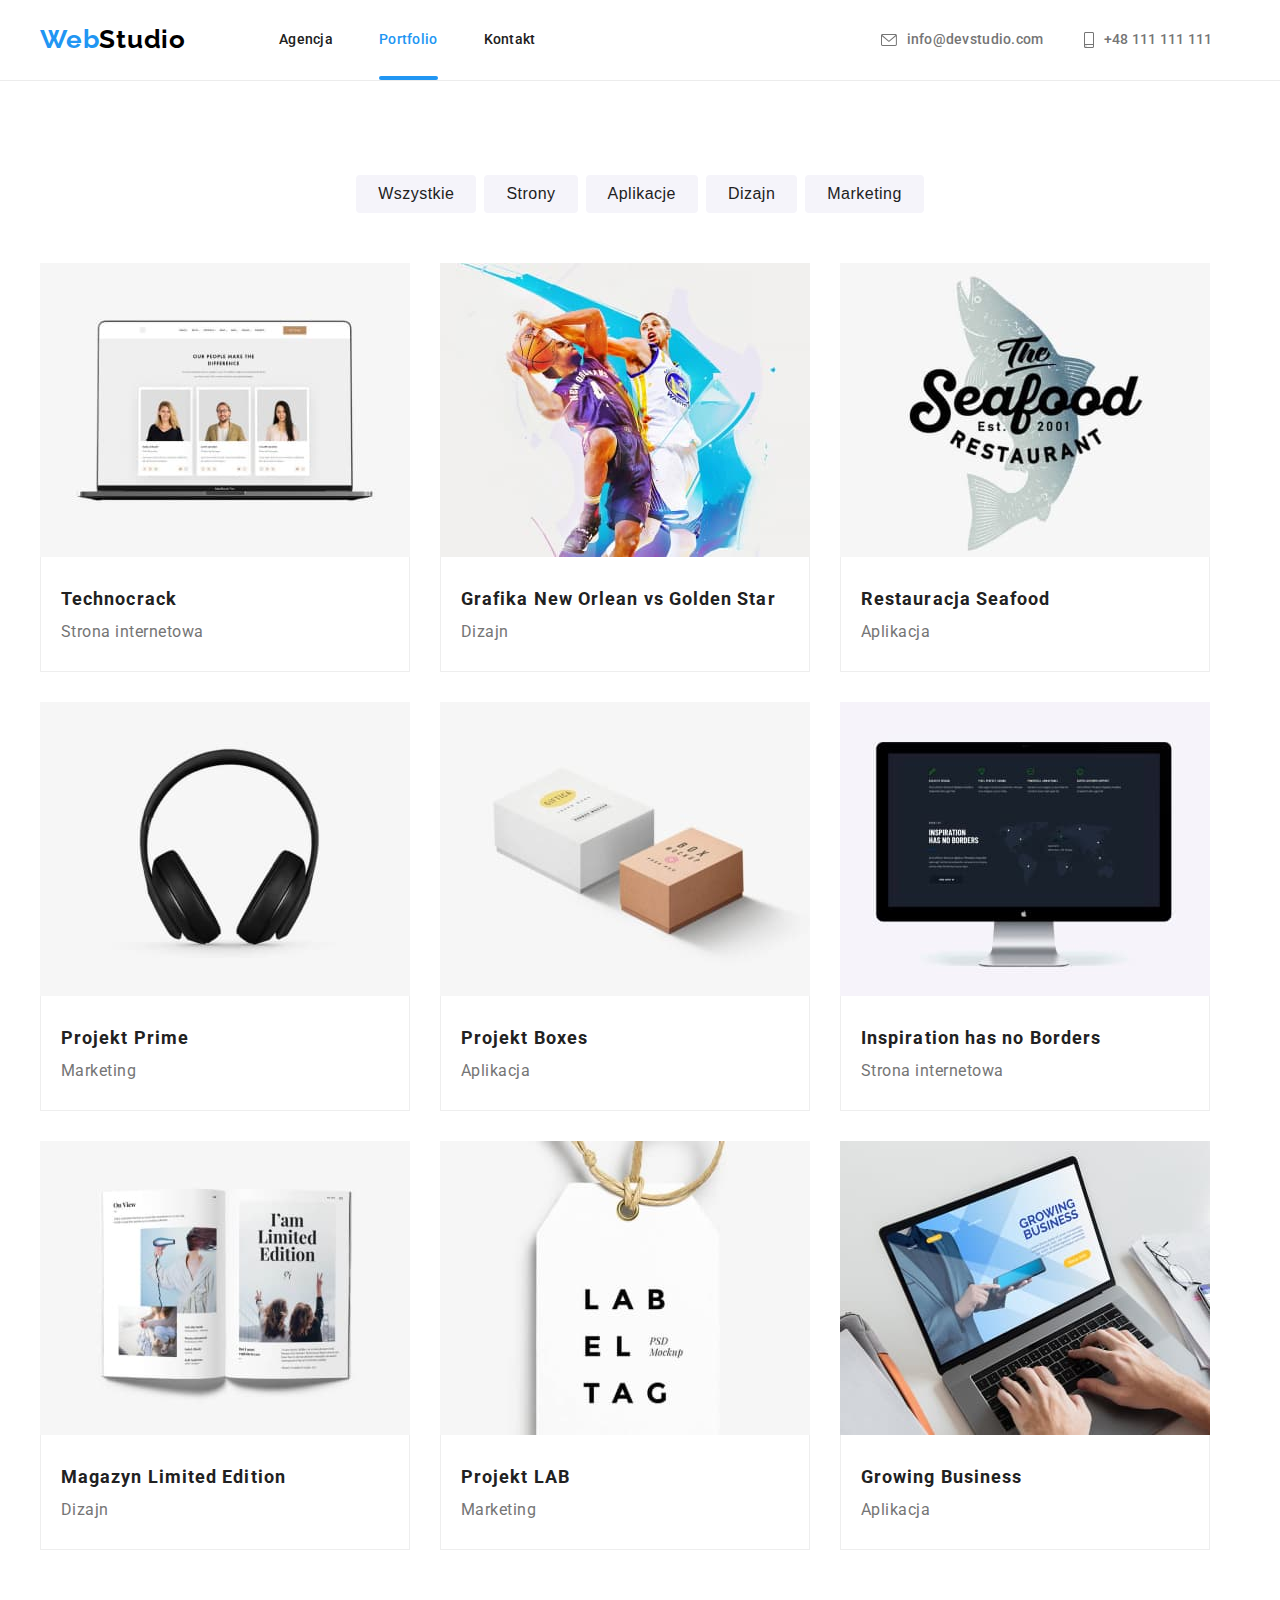
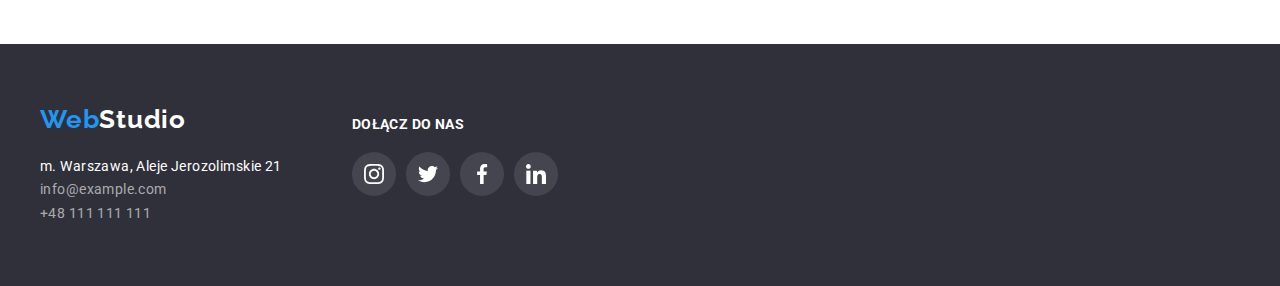
==== portfolio.html @ 9d714e72 "feat: init" ====
<!DOCTYPE html>
<html lang="pl">
<head>
    <meta charset="UTF-8">
    <meta http-equiv="X-UA-Compatible" content="IE=edge">
    <meta name="viewport" content="width=device-width, initial-scale=1.0">
    <title>Portfolio</title>
    <link rel="stylesheet" href="https://cdnjs.cloudflare.com/ajax/libs/modern-normalize/1.1.0/modern-normalize.min.css" integrity="sha512-wpPYUAdjBVSE4KJnH1VR1HeZfpl1ub8YT/NKx4PuQ5NmX2tKuGu6U/JRp5y+Y8XG2tV+wKQpNHVUX03MfMFn9Q==" crossorigin="anonymous" referrerpolicy="no-referrer" />
    <link rel="stylesheet" href="css/styles.css"/>
    <link rel="preconnect" href="https://fonts.googleapis.com">
<link rel="preconnect" href="https://fonts.gstatic.com" crossorigin>
<link href="https://fonts.googleapis.com/css2?family=Raleway:wght@700&family=Roboto:wght@400;500;700;900&display=swap" rel="stylesheet">
</head>

<body>
    <!-- header -->
    <header class="headerstyle-portfolio">
      <section>
      <div class="container headerstyle">
        <a class="logo-header webstudio-header" href="./index.html"><span class="logo-web">Web</span>Studio</a>
        <nav>
          <ul class="no-dots navflex">
            <li><a class="nav text-header" href="./index.html">Agencja</a></li>
            <div class="is-active">
            <li><a class="nav text-header active" href="./portfolio.html">Portfolio</a></li>
            </div>
            <li><a class="nav text-header" href="#">Kontakt</a></li>
          </ul>
        </nav>
        <a class="header-contact mailheader text-header" href="mailto:info@devstudio.com">
          <svg width="16" height="12"><use href="./images/icons.svg#icon-envelope"></use></svg>info@devstudio.com</a>
        <a class="header-contact text-header " href="tel:48111111111">
          <svg width="10" height="16"><use href="./images/icons.svg#icon-smartphone"></use></svg>+48 111 111 111</a>
        </div>
      </section>
    </header>
<!-- main -->
    <main>
        <section class="container portfolio-main">
            <div>
<ul class="no-dots portfolio-style">
    <li><button class=" portf-btns portf-btns-flex" type="button">Wszystkie</button></li>
    <li><button class=" portf-btns portf-btns-flex" type="button">Strony</button></li>
    <li><button class=" portf-btns portf-btns-flex" type="button">Aplikacje</button></li>
    <li><button class=" portf-btns portf-btns-flex" type="button">Dizajn</button></li>
    <li><button class=" portf-btns portf-btns-flex" type="button">Marketing</button></li>
</ul>
</div>
<div>
<ul class="no-dots portfolio-images">
    <li>
        <figure class="portfolio-figure">
            <div class="img-container">
            <img src="./images/portfolio/img_1.jpg" alt="Technocrack image" width="370" height="294">
            <p class="img-text-portf">
                Technocrack jest popularną platformą wykorzystywaną do rozpowszechniania koronawirusa. Firmy wykorzystują tę platformę do celów szpiegowskich i ataków na niezabezpieczone serwery konkurencji
            </p>
            </div>
            <figcaption class="portf-figcap">
                <h3 class="h3">Technocrack</h3>
                <p class="profession text-portfolio">Strona internetowa</p>
            </figcaption>
        </figure>
    </li>
    <li>
        <figure class="portfolio-figure">
            <div class="img-container">
            <img src="./images/portfolio/img_2.jpg" alt="Grafika New Orlean vs Golden Star image" width="370" height="294">
            <p class="img-text-portf">
                Technocrack jest popularną platformą wykorzystywaną do rozpowszechniania koronawirusa. Firmy wykorzystują tę platformę do celów szpiegowskich i ataków na niezabezpieczone serwery konkurencji
            </p>
            </div>
            <figcaption class="portf-figcap">
                <h3 class="h3">Grafika New Orlean vs Golden Star</h3>
                <p class="profession text-portfolio">Dizajn</p>
            </figcaption>
        </figure>
    </li>
    <li>
        <figure class="portfolio-figure">
            <div class="img-container">
            <img src="./images/portfolio/img_3.jpg" alt="Restauracja Seafood image" width="370" height="294">
            <p class="img-text-portf">
                Technocrack jest popularną platformą wykorzystywaną do rozpowszechniania koronawirusa. Firmy wykorzystują tę platformę do celów szpiegowskich i ataków na niezabezpieczone serwery konkurencji
            </p>
            </div>
            <figcaption class="portf-figcap">
                <h3 class="h3">Restauracja Seafood</h3>
                <p class="profession text-portfolio">Aplikacja</p>
            </figcaption>
        </figure>
    </li>
    <li>
        <figure class="portfolio-figure">
            <div class="img-container">
            <img src="./images/portfolio/img_4.jpg" alt="Projekt Prime image" width="370" height="294">
            <p class="img-text-portf">
                Technocrack jest popularną platformą wykorzystywaną do rozpowszechniania koronawirusa. Firmy wykorzystują tę platformę do celów szpiegowskich i ataków na niezabezpieczone serwery konkurencji
            </p>
            </div>
            <figcaption class="portf-figcap">
                <h3 class="h3">Projekt Prime</h3>
                <p class="profession text-portfolio">Marketing</p>
            </figcaption>
        </figure>
    </li>
    <li>
        <figure class="portfolio-figure">
            <div class="img-container">
            <img src="./images/portfolio/img_5.jpg" alt="Projekt Boxes image" width="370" height="294">
            <p class="img-text-portf">
                Technocrack jest popularną platformą wykorzystywaną do rozpowszechniania koronawirusa. Firmy wykorzystują tę platformę do celów szpiegowskich i ataków na niezabezpieczone serwery konkurencji
            </p>
            </div>
            <figcaption class="portf-figcap">
                <h3 class="h3">Projekt Boxes</h3>
                <p class="profession text-portfolio">Aplikacja</p>
            </figcaption>
        </figure>
    </li>
    <li>
        <figure class="portfolio-figure">
            <div class="img-container">
            <img src="./images/portfolio/img_6.jpg" alt="Inspiration has no Borders image" width="370" height="294">
            <p class="img-text-portf">
                Technocrack jest popularną platformą wykorzystywaną do rozpowszechniania koronawirusa. Firmy wykorzystują tę platformę do celów szpiegowskich i ataków na niezabezpieczone serwery konkurencji
            </p>
            </div>
            <figcaption class="portf-figcap">
                <h3 class="h3">Inspiration has no Borders</h3>
                <p class="profession text-portfolio">Strona internetowa</p>
            </figcaption>
        </figure>
    </li>
    <li>
        <figure class="portfolio-figure">
            <div class="img-container">
            <img src="./images/portfolio/img_7.jpg" alt="Magazyn Limited Edition image" width="370" height="294">
            <p class="img-text-portf">
                Technocrack jest popularną platformą wykorzystywaną do rozpowszechniania koronawirusa. Firmy wykorzystują tę platformę do celów szpiegowskich i ataków na niezabezpieczone serwery konkurencji
            </p>
            </div>
            <figcaption class="portf-figcap">
                <h3 class="h3">Magazyn Limited Edition</h3>
                <p class="profession text-portfolio">Dizajn</p>
            </figcaption>
        </figure>
    </li>
    <li>
        <figure class="portfolio-figure">
            <div class="img-container">
            <img src="./images/portfolio/img_8.jpg" alt="Projekt LAB image" width="370" height="294">
            <p class="img-text-portf">
                Technocrack jest popularną platformą wykorzystywaną do rozpowszechniania koronawirusa. Firmy wykorzystują tę platformę do celów szpiegowskich i ataków na niezabezpieczone serwery konkurencji
            </p>
            </div>
            <figcaption class="portf-figcap">
                <h3 class="h3">Projekt LAB</h3>
                <p class="profession text-portfolio">Marketing</p>
            </figcaption>
        </figure>
    </li>
    <li>
        <figure class="portfolio-figure">
            <div class="img-container">
            <img src="./images/portfolio/img_9.jpg" alt="Growing Business image" width="370" height="294">
            <p class="img-text-portf">
                Technocrack jest popularną platformą wykorzystywaną do rozpowszechniania koronawirusa. Firmy wykorzystują tę platformę do celów szpiegowskich i ataków na niezabezpieczone serwery konkurencji
            </p>
            </div>
            <figcaption class="portf-figcap">
                <h3 class="h3">Growing Business</h3>
                <p class="profession text-portfolio">Aplikacja</p>
            </figcaption>
        </figure>
    </li>
</ul>
</div>
</section>
    </main>
    <!-- FOOTER-->
    <footer class="footer">
      <section class="container">
        <div class="footer-flex">
          <div class="footer-address">
        <a class="logo-footer webstudio-footer" href="./index.html"><span class="logo-web">Web</span>Studio</a>
        <address class="address">
          <ul class="no-dots">
            <li>
              <a class="footer-contact text-footer" href="https://goo.gl/maps/mpKG6j3hN46Q4T8C9" target="_blank"
                >m. Warszawa, Aleje Jerozolimskie 21</a
              >
            </li>
            <li><a class="footer-contact address-contact text-footer" href="mailto:info@example.com">info@example.com</a></li>
            <li><a class="footer-contact address-contact text-footer" href="tel:+48111111111">+48 111 111 111</a></li>
          </ul>
        </address>
        </div>
        <!-- JOINS US -->
        <div class="join-us-div">
          <p class="join-us">DOŁĄCZ DO NAS</p>
            <div class="join-us-footer">
                  <a class="team-social-links join-us-social-icons" href="#" target="_blank"><svg width="20" height="20"><use href="./images/icons.svg#icon-instagram-2"></use></svg></a>
                  <a class="team-social-links join-us-social-icons" href="#" target="_blank"><svg width="20" height="20"><use href="./images/icons.svg#icon-twitter-1"></use></svg></a>
                  <a class="team-social-links join-us-social-icons" href="#" target="_blank"><svg width="20" height="20"><use href="./images/icons.svg#icon-facebook-1"></use></svg></a>
                  <a class="team-social-links join-us-social-icons" href="#" target="_blank"><svg width="20" height="20"><use href="./images/icons.svg#icon-linkedin-1"></use></svg></a>
            </div>
        </div>
        </div>
        </section>
    </footer>
</body>
</html>
---- css/styles.css ----
body {
  font-family: "Roboto", sans-serif;
  color: #212121;
  background-color: white;
  font-size: 14px;
}

* {
    margin: 0;
    padding: 0;
}

img {
  vertical-align: middle;
}
/* LUB 
img {
  display: block;
 } */

.container {
margin: 0 auto;
max-width: 1200px;
padding: 0 15px;
}

a {
  color: inherit;
}

button {
    cursor: pointer;
  color: inherit;
}


:root {
  --active-color: #2196f3;
  --logo-header: black;
  --logo-footer: white;
  --logo-web: #2196f3;
  --first-color: white;
  --second-color: #757575;
  --first-background-color: #2f303a;
  --main-btn: #2196f3;
  --second-background-color: #f5f4fa;
  --photos-background: #ffffff;
  --address: white;
  --btns: white;
  --icons-svg: #AFB1B8;
  --svg-first-color: #FFFFFF;
  --svg-first-background-color: #2196F3;
  --svg-second-background-color: #F5F4FA;
  --join-us: white;
  --img-title: #FFFFFF;
  --x-modal-color: #2196f3;
  --x-modal-background: #757575;
}

.logo-header {
  color: var(--logo-header);
}

.logo-web {
  color: var(--logo-web);
}

.text-header {
  font-weight: 500;
  line-height: 1.14;
  letter-spacing: 0.02em;
}

.no-dots {
  list-style: none;
}

.navflex {
    display: flex;
    align-items: center;
    gap: 46px;
    padding: 0 345px 0 93px;
}

/* lub zamiast paddingu w .navflex mogę w <nav> dodać klasę
.navpadd {
  padding-left: 93px;
  padding-right: 371px;
  lub
  padding: 0 371px 0 93px;
} */

.nav {
  text-decoration: none;
}

.nav:hover,
.nav:focus {
  color: var(--active-color);
  transition-property: color;
  transition-duration: 250ms;
transition-timing-function: cubic-bezier(0.4, 0, 0.2, 1);
/* lub 
transition: color 250ms cubic-bezier(0.4, 0, 0.2, 1);
 */
}

.header-contact {
  color: var(--second-color);
  text-decoration: none;
  font-weight: 500;
  line-height: 1.14;
  letter-spacing: 0.02em;
  display: flex;
  justify-content: center;
  align-items: center;
  gap: 10px;
  fill: var(--second-color);
}

.mailheader {
  margin-right: 40px;
}

.header-contact:is(:hover, :focus) {
  color: var(--active-color);
  fill: var(--active-color);
  transition-property: color, fill;
  transition-duration: 250ms;
transition-timing-function: cubic-bezier(0.4, 0, 0.2, 1);
/* lub skrót transition
transition: color 250ms cubic-bezier(0.4, 0, 0.2, 1), fill 250ms cubic-bezier(0.4, 0, 0.2, 1); */
}

.hero {
  background-color: var(--first-background-color);
  color: var(--first-color);
}

.heroflex {
  display: flex;
  flex-direction: column;
  justify-content: center;
  align-items: center;
  background-image: linear-gradient(rgba(47, 48, 58, 0.4),rgba(47, 48, 58, 0.4)), url(../images/img_hero_background.jpg);
  max-width: 1600px;
}
.footer-contact {
  text-decoration: none;
}
.footer-contact:hover,
.footer-contact:focus {
  color: var(--active-color);
  transition-property: color;
  transition-duration: 250ms;
  transition-timing-function: cubic-bezier(0.4, 0, 0.2, 1);
}

.main-btn {
  background-color: var(--main-btn);
  font-weight: 700;
  font-size: 16px;
  line-height: 1.87;
  letter-spacing: 0.06em;
  border-radius: 4px;
  margin-bottom: 200px;
  padding: 10px 42px 10px 41px;
  box-shadow: 0px 4px 4px rgba(0, 0, 0, 0.15);
  border: none;
}

.p-content {
  color: var(--second-color);
  line-height: 1.71;
  letter-spacing: 0.03em;
}

.profession {
  color: var(--second-color);
}

.text-prof {
  font-size: 16px;
  line-height: 1.18;
  letter-spacing: 0.03em;
}

.photos {
  background-color: var(--photos-background);
}

.footer {
  background-color: var(--first-background-color);
  padding-top: 60px;
  padding-bottom: 60px;
}

.logo-footer {
  color: var(--logo-footer);
}

.address {
  color: var(--address);
  letter-spacing: 0.03em;
  font-style: normal;
  margin-top: 20px;
}

.address-contact {
  color: rgba(255, 255, 255, 0.6);
}

.text-footer {
  line-height: 1.71;
}

.portf-btns {
  background: #f5f4fa;
  font-size: 16px;
  font-weight: 500;
  line-height: 1.62;
  letter-spacing: 0.03em;
  border: none;
  border-radius: 4px;
}

.portf-btns-flex {
  padding: 6px 22px;
}

.portf-btns:hover,
.portf-btns:focus {
  background-color: var(--active-color);
  color: var(--btns);
  box-shadow: 0px 3px 1px rgba(0, 0, 0, 0.1), 0px 1px 2px rgba(0, 0, 0, 0.08), 0px 2px 2px rgba(0, 0, 0, 0.12);
  transition-property: background-color, color, box-shadow;
  transition-duration: 250ms;
transition-timing-function: cubic-bezier(0.4, 0, 0.2, 1);
/* lub skrót
transition: background-color 250ms cubic-bezier(0.4, 0, 0.2, 1), color 250ms cubic-bezier(0.4, 0, 0.2, 1), box-shadow 250ms cubic-bezier(0.4, 0, 0.2, 1);
 */
}

.portfolio-main {
  margin-top: 94px;
  margin-bottom: 94px;
}
.portfolio-style {
  display: flex;
  justify-content: center;
  gap: 8px;
  padding-bottom: 50px;
}

.portfolio-images {
  display: flex;
  flex-wrap: wrap;
  gap: 30px;
}

.portf-figcap {
  border: 1px solid #EEEEEE;
  border-top: none;
  margin-top: 0;
  padding: 24px 20px;
}

.webstudio-header {
  font-family: "Raleway";
  font-size: 26px;
  text-decoration: none;
  font-weight: 700;
  line-height: 1.19;
  letter-spacing: 0.03em;
  /* width: 145px; */
  padding-top: 24px;
  padding-bottom: 25px;
}

.webstudio-footer {
  font-family: "Raleway";
  font-size: 26px;
  text-decoration: none;
  font-weight: 700;
  line-height: 1.19;
  letter-spacing: 0.03em;
  width: 145px;
  
}

/* only efefective solutions */
.h1 {
  font-size: 44px;
  font-weight: 900;
  line-height: 1.36;
  letter-spacing: 0.06em;
  padding-top: 200px;
  padding-bottom: 30px;
  max-width: 696px;
  text-align: center;
}

.h2-whatwedoing {
  font-size: 36px;
  font-weight: 700;
  line-height: 1.16;
  letter-spacing: 0.03em;
  margin-bottom: 50px;
}

.h2-our-team {
  font-size: 36px;
  font-weight: 700;
  line-height: 1.16;
  letter-spacing: 0.03em;
  margin-bottom: 50px;
}

.upper-p {
  font-weight: 700;
  line-height: 1.14;
  letter-spacing: 0.03em;
  margin-bottom: 10px;
}

.name {
  font-weight: 500;
  font-size: 16px;
  line-height: 1.18;
  letter-spacing: 0.03em;
  padding-bottom: 10px;
}
/* portfolio main */
.h3 {
  font-weight: 700;
  font-size: 18px;
  line-height: 2;
  letter-spacing: 0.06em;
}

.text-portfolio {
  font-size: 16px;
  line-height: 1.87;
  letter-spacing: 0.03em;
}

.section {
  padding-top: 94px;
  padding-bottom: 94px;
}

.headerstyle {
    display: flex;
    align-items: center;
    /* justify-content: space-between; */
    justify-content: flex-start;
}

.headerstyle-portfolio {
  border-bottom: 1px solid rgb(236,236,236);
}

.text-style {
    display: flex;
    gap: 30px;
}

.what-we-do {
    display: flex;
    flex-direction: column;
    align-items: center;
}

.img-whatwedo {
display: flex;
gap: 30px;
}

.our-team {
    display: flex;
    flex-direction: column;
    align-items: center;
}

.our-team-background-color {
    background-color: var(--second-background-color);
}

.img-ourteam {
    display: flex;
    gap: 30px;
}

.czymsiezajmujemy-style {
    margin-top: -94px;
}

.figcaption-style {
    padding: 30px 0;
    text-align: center;
}

.li-ourteam {
    box-shadow: 0px 1px 3px rgba(0, 0, 0, 0.12), 0px 1px 1px rgba(0, 0, 0, 0.14), 0px 2px 1px rgba(0, 0, 0, 0.2);
border-radius: 0px 0px 4px 4px;
}

/* ICONS SVG */

.icons-border {
  display: flex;
  justify-content: center;
  background-color: var(--svg-second-background-color);
  border-radius: 4px;
  padding: 25px 100px;
  /* background-size: 270px 120px; */
margin-bottom: 30px;
}
/* OUR TEAM  */
.social-description-links {
  fill: var(--icons-svg);
  display: flex;
  justify-content: center;
  align-items: center;
  gap: 10px;
  margin-top: 16px;
  /* width: 206px;
  height: 56px; */
  /* margin: 16px 32px 18px 32px; */
}

.team-social-links {
  display: flex;
  width: 44px;
  height: 44px;
  justify-content: center;
  align-items: center;
  fill: #AFB1B8;
  border-radius: 50%;
}

.team-social-links:is(:hover, :focus) {
fill: var(--svg-first-color);
transition-property: fill;
background-color: var(--svg-first-background-color);
transition: fill 250ms cubic-bezier(0.4, 0, 0.2, 1), background-color 250ms cubic-bezier(0.4, 0, 0.2, 1);
}

.h2-our-clients {
  font-family: 'Roboto';
font-style: normal;
font-weight: 700;
font-size: 36px;
line-height: 1.16;
text-align: center;
letter-spacing: 0.03em;
}

.our-clients-icons {
display: flex;
justify-content: center;
align-items: center;
padding-top: 50px;
gap: 30px;
}

.clients {
  border: 1px solid #AFB1B8;
  width: 170px;
height: 92px;
display: flex;
justify-content: center;
align-items: center;
border-radius: 4px;
fill: var(--icons-svg);
}

.clients:is(:hover, :focus) {
  fill:var(--active-color);
  border: 1px solid #2196f3;
  transition-property: fill, border;
  transition-duration: 250ms;
transition-timing-function: cubic-bezier(0.4, 0, 0.2, 1);
}

.join-us {
  color: var(--join-us);
  font-family: 'Roboto';
font-style: normal;
font-weight: 700;
font-size: 14px;
line-height: 16px;
letter-spacing: 0.03em;
text-transform: uppercase;
}

.join-us-social-icons {
  fill: var(--svg-first-color);
  background: rgba(255, 255, 255, 0.1);
  border-radius: 50%;
}

.join-us-footer {
  display: flex;
  gap: 10px;
  margin-top: 20px;
}

.join-us-div {
width: 206px;
height: 80px;
margin-top: 12px;
}

.footer-flex {
  display: flex;
}

.footer-address {
  margin-right: 70px;
}

.portfolio-figure:hover {
  box-shadow: 0px 1px 1px rgba(0, 0, 0, 0.12), 0px 4px 4px rgba(0, 0, 0, 0.06), 1px 4px 6px rgba(0, 0, 0, 0.16);
  cursor: pointer;
  transition-property: box-shadow, cursor;
  transition-duration: 250ms;
transition-timing-function: cubic-bezier(0.4, 0, 0.2, 1);
}
/* WHAT WE DOING */
.img-with-title {
position: relative;
display: inline-flex;
}

.img-title {
  position: absolute;
  color: var(--img-title);
  background: rgba(47, 48, 58, 0.8);
  left: 0;
  right: 0;
  bottom: 0;
  text-align: center;
  width: 370px;
  height: 70px;
  font-style: normal;
  font-weight: 700;
  letter-spacing: 0.03em;
  text-transform: uppercase;
  line-height: 1.14;
  padding-top: 27px;
  padding-bottom: 27px;
}

.is-active {
  position: relative;
}

.is-active::after {
  content: "";
  position: absolute;
  background-color: var(--active-color);
  width: 100%;
height: 4px;
border-radius: 2px;
margin-top: 28px;
}

.img-container {
  position: relative;
  overflow: hidden;
}

.img-text-portf {
font-style: normal;
font-weight: 400;
font-size: 18px;
line-height: 28px;
letter-spacing: 0.03em;
color: #FFFFFF;
position: absolute;
margin: 0;
left: 0;
right: 0;
top: 0;
bottom: 0;
background: rgba(33, 150, 243, 0.9);
padding: 10px;
transform: translateY(101%);
transition: transform 250ms ease-in;
padding: 49px 45px 49px 24px;
}

.portfolio-figure:hover .img-text-portf {
transform: translateY(0);
transition-property: transform;
transition-duration: 250ms;
transition-timing-function: cubic-bezier(0.4, 0, 0.2, 1);
}

.backdrop {
  position: fixed;
  left: 0;
  right: 0;
  top: 0;
  bottom: 0;
  background-color: rgba(0, 0, 0, 0.2);
}

.modal {
  transition: transform 0.6s linear;
  position: absolute;
  left: 50%;
  top: 50%;
  transform: translate(-50%, -50%) scale(1) rotate(0);
  width: 528px;
  height: 581px;
  background-color: #FFF;
  box-shadow: 0px 1px 3px rgba(0, 0, 0, 0.12), 0px 1px 1px rgba(0, 0, 0, 0.14), 0px 2px 1px rgba(0, 0, 0, 0.2);
  border-radius: 4px;
  text-align: right;
}

.is-hidden .modal {
  transform: translate(-50%, -50%) scale(0) rotate(720deg); 
}

.is-hidden {
  transition: visibility 0.6s linear, opacity 0.6s linear;
  visibility: hidden;
  opacity: 0;
  pointer-events: none;
}

.x-modal-close {
  box-sizing: border-box;
  width: 30px;
  height: 30px;
  border-radius: 50%;
  margin-top: 8px;
  margin-right: 8px;
  border: 1px solid rgba(0, 0, 0, 0.1);
  background-color: #FFF;
  padding: 6px;
}

.x-modal-close:hover {
  fill: var(--x-modal-color);
  border-color: var(--x-modal-background);
  transition-property: fill, border-color;
  transition-duration: 250ms;
  transition-timing-function: cubic-bezier(0.4, 0, 0.2, 1);
}

.active {
  color: var(--active-color);
}
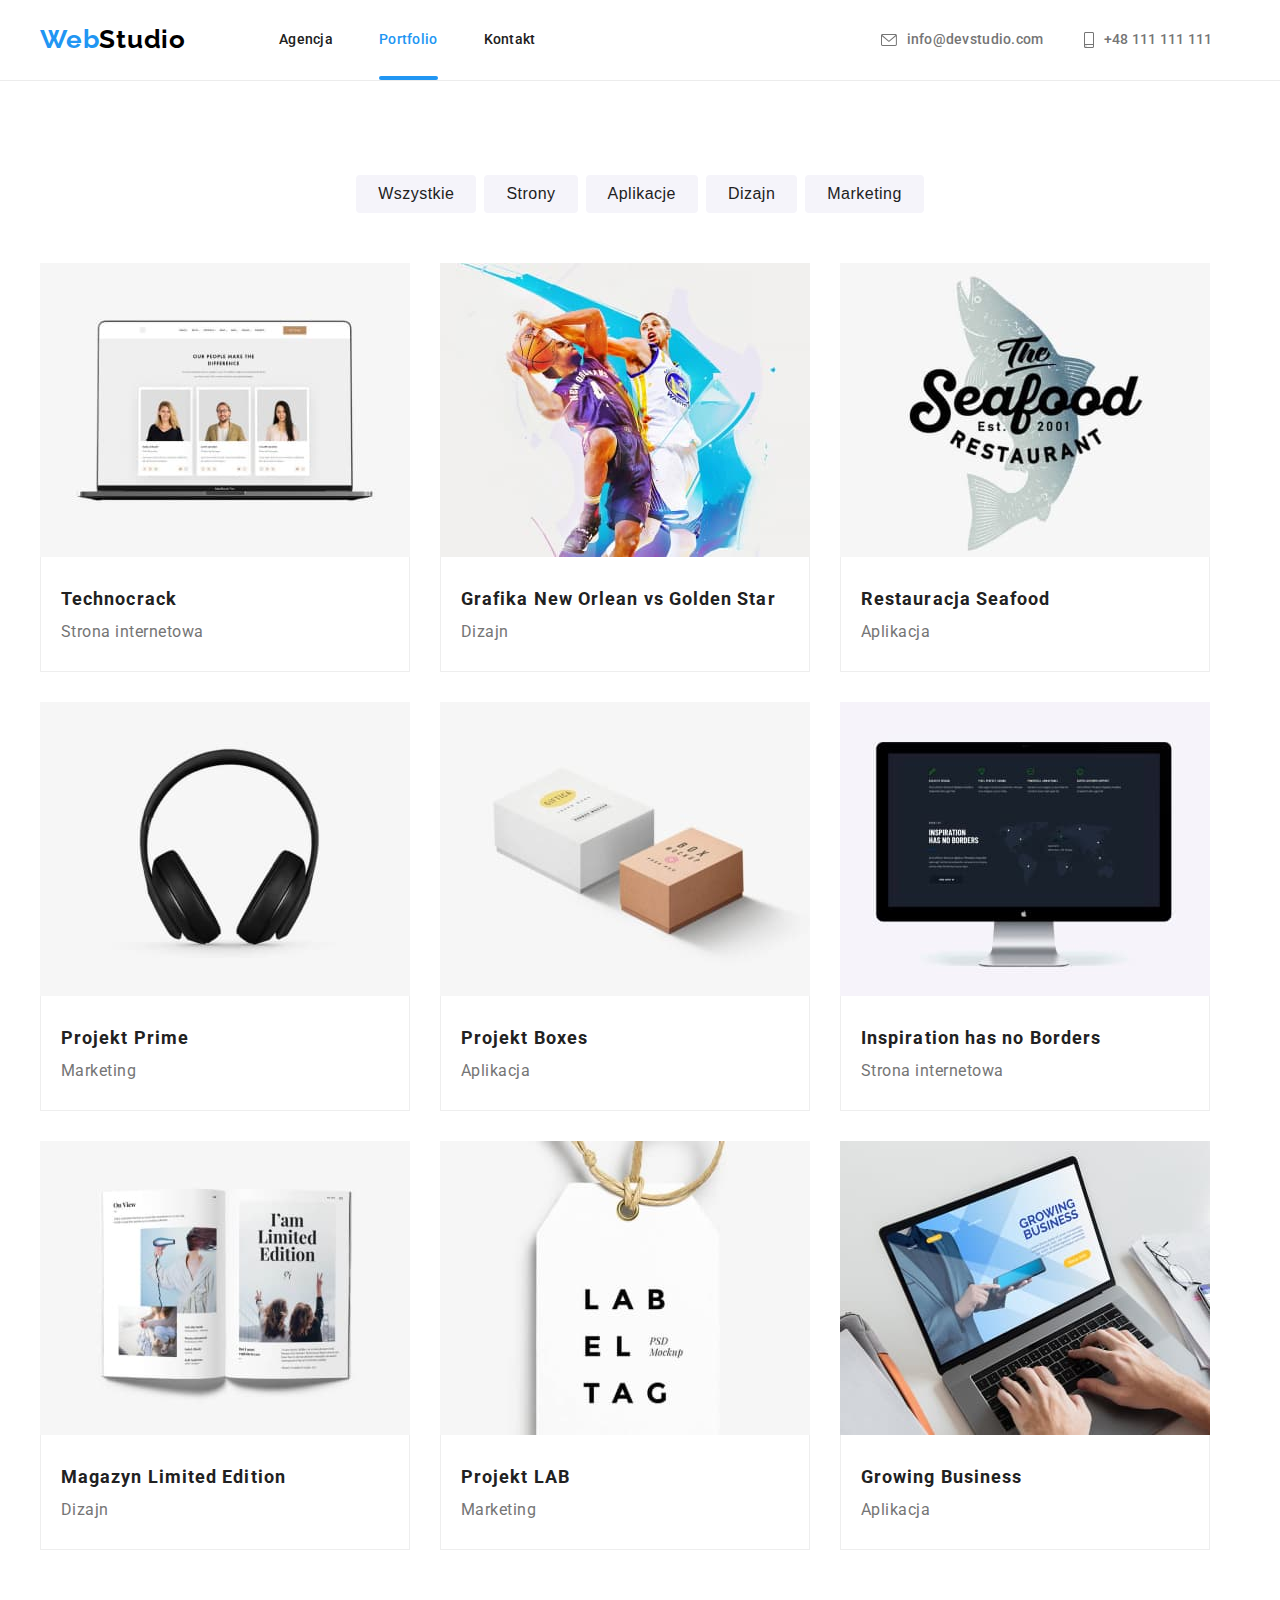
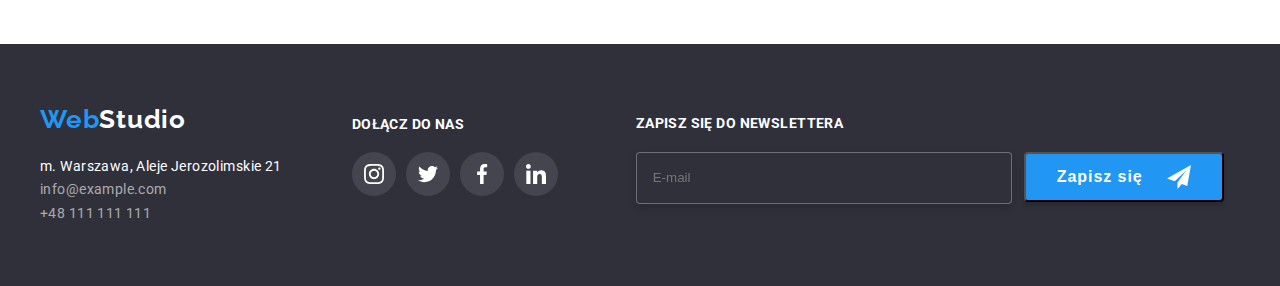
==== commit ec34d9ef: "footer form newsletter finished" ====
--- a/portfolio.html
+++ b/portfolio.html
@@ -182,6 +182,7 @@
     <footer class="footer">
       <section class="container">
         <div class="footer-flex">
+          <!-- address -->
           <div class="footer-address">
         <a class="logo-footer webstudio-footer" href="./index.html"><span class="logo-web">Web</span>Studio</a>
         <address class="address">
@@ -206,6 +207,17 @@
                   <a class="team-social-links join-us-social-icons" href="#" target="_blank"><svg width="20" height="20"><use href="./images/icons.svg#icon-linkedin-1"></use></svg></a>
             </div>
         </div>
+        <!-- FORM NEWSLETTER -->
+        <div class="footer-newsletter-div">
+          <form>
+            <label class="footer-newsletter-label">
+              Zapisz się do newslettera
+              <input class="footer-newsletter-email" type="email" name="email" placeholder="E-mail">
+          </label>
+          </form> 
+          <button class="footer-newsletter-button" type="submit">Zapisz się <svg width="24" height="24"><use href="./images/icons.svg#icon-icon-send"></use></svg></button>     
+        </div>
+
         </div>
         </section>
     </footer>
--- a/css/styles.css
+++ b/css/styles.css
@@ -55,6 +55,10 @@
   --img-title: #FFFFFF;
   --x-modal-color: #2196f3;
   --x-modal-background: #757575;
+  --footer-newsletter-label: #fff;
+  --footer-background-button: #2196F3;
+  --footer-text-button: #fff;
+  --footer-newsletter-email: #2F303A;
 }
 
 .logo-header {
@@ -654,4 +658,52 @@
 
 .active {
   color: var(--active-color);
+}
+
+.footer-newsletter-label {
+  font-weight: 700;
+  text-transform: uppercase;
+  line-height: 1.14;
+  letter-spacing: 0.03em;
+  color: var(--footer-newsletter-label);
+  margin-bottom: 20px;
+  display: flex;
+  flex-direction: column;
+  gap: 20px;
+}
+
+.footer-newsletter-div {
+  margin-top: 12px;
+  margin-left: 78px;
+  display: flex;
+}
+
+.footer-newsletter-button {
+  width: 200px;
+  height: 50px;
+  background: var(--footer-background-button);
+  box-shadow: 0px 4px 4px rgba(0, 0, 0, 0.15);
+  border-radius: 4px;
+  font-weight: 700;
+font-size: 16px;
+line-height: 30px;
+letter-spacing: 0.06em;
+color: var(--footer-text-button);
+margin-left: 12px;
+margin-top: 36px;
+fill: #FFF;
+display: flex;
+justify-content: center;
+align-items: center;
+gap: 24px;
+}
+
+.footer-newsletter-email {
+border: 1px solid rgba(255, 255, 255, 0.3);
+filter: drop-shadow(0px 4px 4px rgba(0, 0, 0, 0.15));
+border-radius: 4px;
+width: 358px;
+height: 50px;
+background: var(--footer-newsletter-email);
+padding-left: 16px;
 }